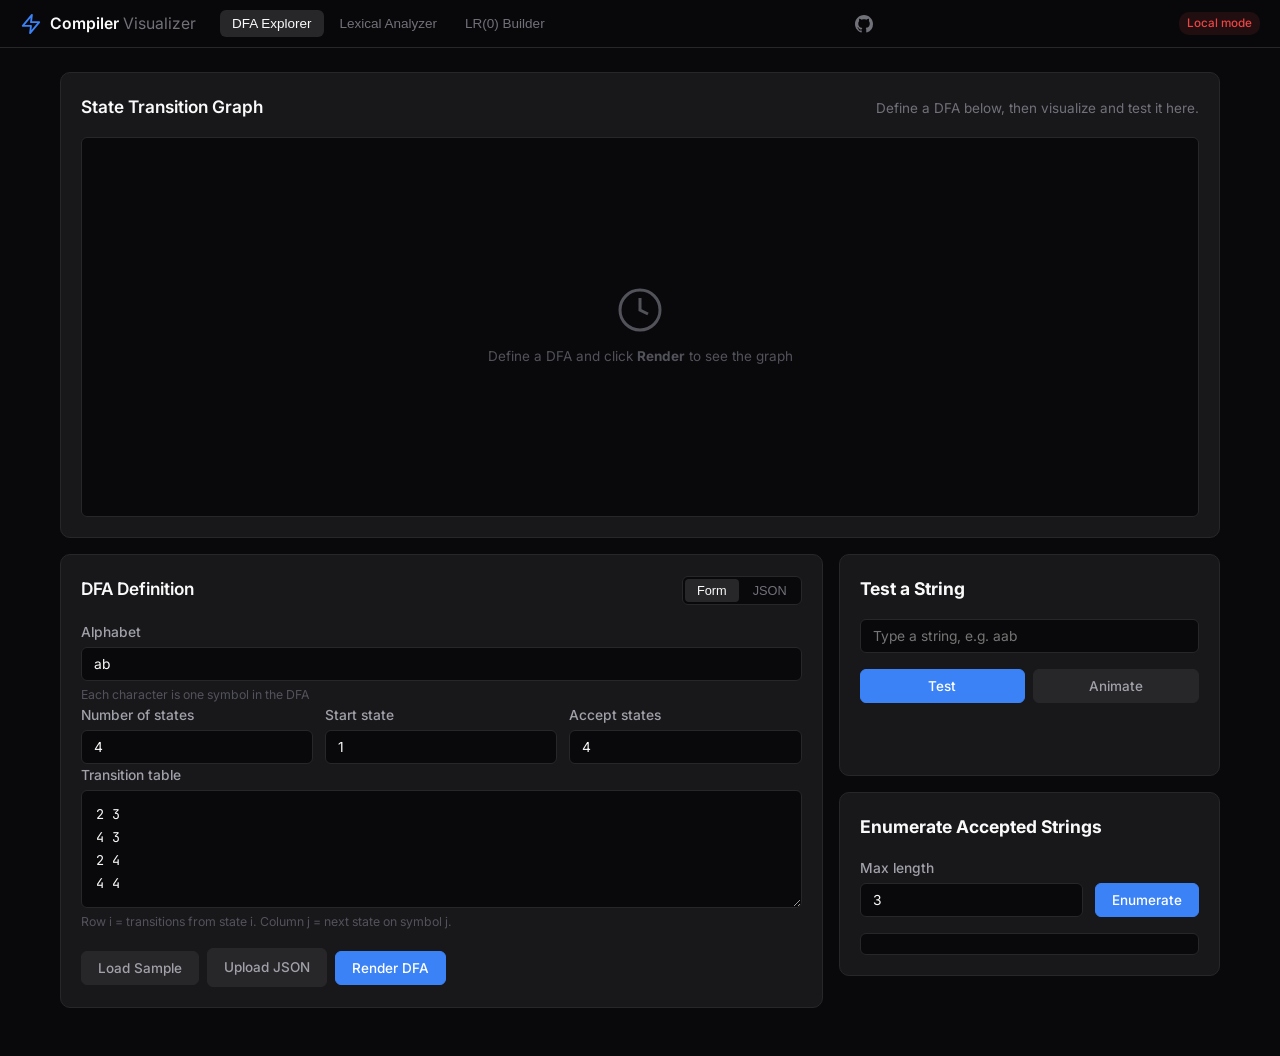
==== docs/index.html @ a022f522 "Force browsers to reload the LR0 canvas CSS fix The published stylesheet can be cached independently" ====
<!DOCTYPE html>
<html lang="zh-CN" style="color-scheme: dark">
<head>
  <meta charset="UTF-8">
  <meta name="viewport" content="width=device-width, initial-scale=1.0">
  <meta name="theme-color" content="#09090b">
  <title>XJTU Compiler Visualizer</title>
  <link rel="preconnect" href="https://fonts.googleapis.com">
  <link href="https://fonts.googleapis.com/css2?family=Inter:wght@400;500;600;700&family=JetBrains+Mono:wght@400;500;600&display=swap" rel="stylesheet">
  <link rel="stylesheet" href="style.css?v=lr0-canvas-20260511">
</head>
<body>

  <!-- ── Navbar ──────────────────────────────────── -->
  <nav class="navbar">
    <div class="nav-left">
      <div class="logo">
        <svg width="22" height="22" viewBox="0 0 24 24" fill="none" aria-hidden="true"><path d="M13 2L3 14h9l-1 8 10-12h-9l1-8z" stroke="url(#lg)" stroke-width="2" stroke-linecap="round" stroke-linejoin="round"/><defs><linearGradient id="lg" x1="3" y1="2" x2="21" y2="22"><stop stop-color="#3b82f6"/><stop offset="1" stop-color="#8b5cf6"/></linearGradient></defs></svg>
        <span>Compiler<span class="dim"> Visualizer</span></span>
      </div>
      <div class="nav-tabs" role="tablist">
        <button class="nav-tab active" data-view="dfa" role="tab" aria-selected="true">DFA Explorer</button>
        <button class="nav-tab" data-view="scanner" role="tab" aria-selected="false">Lexical Analyzer</button>
        <button class="nav-tab" data-view="lr0" role="tab" aria-selected="false">LR(0) Builder</button>
      </div>
    </div>
    <a href="https://github.com/AstralArtisan/XJTU-Compiler" class="nav-github" target="_blank" rel="noopener" aria-label="GitHub">
      <svg width="18" height="18" viewBox="0 0 24 24" fill="currentColor" aria-hidden="true"><path d="M12 0C5.37 0 0 5.37 0 12c0 5.31 3.435 9.795 8.205 11.385.6.105.825-.255.825-.57 0-.285-.015-1.23-.015-2.235-3.015.555-3.795-.735-4.035-1.41-.135-.345-.72-1.41-1.23-1.695-.42-.225-1.02-.78-.015-.795.945-.015 1.62.87 1.845 1.23 1.08 1.815 2.805 1.305 3.495.99.105-.78.42-1.305.765-1.605-2.67-.3-5.46-1.335-5.46-5.925 0-1.305.465-2.385 1.23-3.225-.12-.3-.54-1.53.12-3.18 0 0 1.005-.315 3.3 1.23.96-.27 1.98-.405 3-.405s2.04.135 3 .405c2.295-1.56 3.3-1.23 3.3-1.23.66 1.65.24 2.88.12 3.18.765.84 1.23 1.905 1.23 3.225 0 4.605-2.805 5.625-5.475 5.925.435.375.81 1.095.81 2.22 0 1.605-.015 2.895-.015 3.3 0 .315.225.69.825.57A12.02 12.02 0 0024 12c0-6.63-5.37-12-12-12z"/></svg>
    </a>
    <span id="api-badge" class="api-badge offline">API offline</span>
  </nav>

  <!-- ═══════ DFA Explorer ═══════ -->
  <main id="view-dfa" class="view active">

    <!-- Top: Graph (hero area) -->
    <section class="section">
      <div class="section-header">
        <h2>State Transition Graph</h2>
        <p class="subtitle">Define a DFA below, then visualize and test it here.</p>
      </div>
      <div class="canvas-wrap">
        <canvas id="dfa-canvas"></canvas>
        <div id="canvas-empty" class="canvas-empty">
          <svg width="48" height="48" viewBox="0 0 24 24" fill="none" stroke="currentColor" stroke-width="1.5" aria-hidden="true"><circle cx="12" cy="12" r="10"/><path d="M12 6v6l4 2"/></svg>
          <p>Define a DFA and click <strong>Render</strong> to see the graph</p>
        </div>
      </div>
    </section>

    <!-- Middle: DFA Definition + Controls -->
    <div class="grid-2-1">
      <section class="section">
        <div class="section-header">
          <h2>DFA Definition</h2>
          <div class="toggle-group">
            <button id="btn-mode-form" class="toggle active" aria-pressed="true">Form</button>
            <button id="btn-mode-json" class="toggle" aria-pressed="false">JSON</button>
          </div>
        </div>

        <!-- Form mode -->
        <div id="dfa-form">
          <div class="field">
            <label for="df-alphabet">Alphabet</label>
            <input type="text" id="df-alphabet" class="input" placeholder="Characters, e.g. ab" spellcheck="false">
            <span class="field-hint">Each character is one symbol in the DFA</span>
          </div>
          <div class="field-row">
            <div class="field">
              <label for="df-states">Number of states</label>
              <input type="number" id="df-states" class="input" value="3" min="1">
            </div>
            <div class="field">
              <label for="df-start">Start state</label>
              <input type="number" id="df-start" class="input" value="1" min="0">
            </div>
            <div class="field">
              <label for="df-accept">Accept states</label>
              <input type="text" id="df-accept" class="input" placeholder="e.g. 3 or 2,5" spellcheck="false">
            </div>
          </div>
          <div class="field">
            <label for="df-trans">Transition table</label>
            <textarea id="df-trans" class="code-input" rows="4" spellcheck="false" aria-label="Transition table" placeholder="One row per state. Each row has N numbers (N = alphabet size).&#10;Example for alphabet 'ab', 3 states:&#10;2 1&#10;2 3&#10;2 3"></textarea>
            <span class="field-hint">Row i = transitions from state i. Column j = next state on symbol j.</span>
          </div>
        </div>

        <!-- JSON mode (hidden by default) -->
        <div id="dfa-json-wrap" class="hidden">
          <textarea id="dfa-json" class="code-input" rows="12" spellcheck="false" aria-label="DFA JSON" placeholder="Paste DFA JSON or output from: ./compiler dfa --format=json"></textarea>
        </div>

        <div class="action-bar">
          <button id="btn-load-sample" class="btn btn-secondary">Load Sample</button>
          <label class="btn btn-secondary" tabindex="0">
            Upload JSON
            <input type="file" id="dfa-file-input" accept=".json" hidden>
          </label>
          <button id="btn-render-dfa" class="btn btn-primary">Render DFA</button>
        </div>
      </section>

      <!-- Right sidebar: Test & Enumerate -->
      <div class="sidebar-stack">
        <section class="section">
          <h3>Test a String</h3>
          <div class="field">
            <input type="text" id="dfa-test-input" class="input" placeholder="Type a string, e.g. aab" aria-label="Test string">
          </div>
          <div class="action-bar">
            <button id="btn-test-string" class="btn btn-primary" style="flex:1">Test</button>
            <button id="btn-animate" class="btn btn-secondary" style="flex:1">Animate</button>
          </div>
          <div id="dfa-test-result" class="result-box" aria-live="polite"></div>
          <div id="dfa-step-display" class="step-trace" aria-live="polite"></div>
        </section>
        <section class="section">
          <h3>Enumerate Accepted Strings</h3>
          <div class="field-row">
            <div class="field" style="flex:1">
              <label for="dfa-enum-len">Max length</label>
              <input type="number" id="dfa-enum-len" class="input" value="3" min="0" max="8">
            </div>
            <button id="btn-enumerate" class="btn btn-primary" style="align-self:flex-end">Enumerate</button>
          </div>
          <div id="dfa-enum-result" class="enum-list" aria-live="polite"></div>
        </section>
      </div>
    </div>
  </main>

  <!-- ═══════ Lexical Analyzer ═══════ -->
  <main id="view-scanner" class="view">
    <section class="section">
      <div class="section-header">
        <h2>Lexical Analyzer</h2>
        <p class="subtitle">Type source code and click Scan to tokenize it in the browser.</p>
      </div>
    </section>

    <div class="grid-scanner">
      <!-- Left: Source code -->
      <section class="section">
        <div class="section-header">
          <h3>Source Code</h3>
        </div>
        <textarea id="scan-source" class="code-input code-input-lg" spellcheck="false" aria-label="Source code" placeholder="int main() {&#10;    int x = 10 + 20;&#10;    return x;&#10;}"></textarea>
        <div id="scan-highlighted" class="highlighted-overlay"></div>
        <div class="action-bar">
          <button id="btn-scan-sample" class="btn btn-secondary">Load Sample</button>
          <label class="btn btn-secondary" tabindex="0">
            Upload JSON
            <input type="file" id="scan-file-input" accept=".json" hidden>
          </label>
          <button id="btn-scan-run" class="btn btn-primary btn-lg">
            <svg width="16" height="16" viewBox="0 0 24 24" fill="none" stroke="currentColor" stroke-width="2.5" aria-hidden="true"><polygon points="5 3 19 12 5 21 5 3"/></svg>
            Scan
          </button>
        </div>
      </section>

      <!-- Right: Token stream -->
      <section class="section">
        <div class="section-header">
          <h3>Token Stream</h3>
          <div id="scan-stats" class="stats-badge" aria-live="polite"></div>
        </div>
        <div class="table-wrap">
          <table id="token-table" class="token-table">
            <thead><tr><th>#</th><th>Kind</th><th>Lexeme</th><th>Position</th></tr></thead>
            <tbody></tbody>
          </table>
        </div>
        <div id="table-empty" class="table-empty">
          <p>Token stream will appear here after scanning</p>
        </div>
      </section>
    </div>
  </main>

  <!-- ═══════ LR(0) Builder ═══════ -->
  <main id="view-lr0" class="view">
    <section class="section">
      <div class="section-header">
        <h2>State Transition Graph</h2>
        <p class="subtitle">Define a context-free grammar below; the canonical collection of LR(0) items is rendered as a state diagram.</p>
      </div>
      <div class="canvas-wrap">
        <canvas id="lr0-canvas"></canvas>
        <div id="lr0-canvas-empty" class="canvas-empty">
          <svg width="48" height="48" viewBox="0 0 24 24" fill="none" stroke="currentColor" stroke-width="1.5" aria-hidden="true"><circle cx="12" cy="12" r="10"/><path d="M12 6v6l4 2"/></svg>
          <p>Define a grammar and click <strong>Build LR(0)</strong> to see the state graph</p>
        </div>
      </div>
    </section>

    <div class="grid-2-1">
      <section class="section">
        <div class="section-header">
          <h2>Grammar Definition</h2>
          <span id="lr0-status" class="stats-badge" aria-live="polite"></span>
        </div>
        <div class="field">
          <label for="lr0-grammar">Productions</label>
          <textarea id="lr0-grammar" class="code-input code-input-lg" rows="10" spellcheck="false" aria-label="Grammar"
                    placeholder="# %start E&#10;# %terminals ADD MUL LPAR RPAR ID&#10;E -> E ADD T | T&#10;T -> T MUL F | F&#10;F -> LPAR E RPAR | ID"></textarea>
          <span class="field-hint">One production per line. Use <code>-&gt;</code>, <code>|</code> for alternatives, <code>epsilon</code> for ε. Optional <code>%start</code> and <code>%terminals</code> directives.</span>
        </div>
        <div class="action-bar">
          <button id="btn-lr0-sample" class="btn btn-secondary">Load Sample</button>
          <button id="btn-lr0-ambig" class="btn btn-secondary">Load Ambiguous</button>
          <button id="btn-lr0-build" class="btn btn-primary">Build LR(0)</button>
        </div>
      </section>

      <div class="sidebar-stack">
        <section class="section">
          <h3>State Detail</h3>
          <div id="lr0-detail" class="result-box" aria-live="polite">
            <p class="muted">Click a state in the graph to inspect its closure.</p>
          </div>
        </section>
        <section class="section">
          <h3>Conflicts</h3>
          <div id="lr0-conflicts" class="result-box" aria-live="polite">
            <p class="muted">No grammar built yet.</p>
          </div>
        </section>
      </div>
    </div>
  </main>

  <script src="app.js"></script>
</body>
</html>
---- docs/style.css ----
*, *::before, *::after { box-sizing: border-box; margin: 0; padding: 0; }

:root {
  --bg: #09090b;
  --bg-1: #18181b;
  --bg-2: #27272a;
  --bg-3: #3f3f46;
  --border: #27272a;
  --border-hover: #3f3f46;
  --text: #fafafa;
  --text-1: #a1a1aa;
  --text-2: #71717a;
  --text-3: #52525b;
  --blue: #3b82f6;
  --blue-hover: #60a5fa;
  --blue-glow: rgba(59,130,246,.15);
  --green: #22c55e;
  --green-bg: rgba(34,197,94,.1);
  --red: #ef4444;
  --red-bg: rgba(239,68,68,.1);
  --purple: #a78bfa;
  --orange: #f59e0b;
  --cyan: #06b6d4;
  --radius: 10px;
  --radius-sm: 6px;
  --ui: 'Inter', system-ui, -apple-system, sans-serif;
  --mono: 'JetBrains Mono', 'Fira Code', monospace;
  font-feature-settings: 'liga' 0, 'calt' 0;
}

html { font-size: 15px; }
body {
  font-family: var(--ui);
  background: var(--bg);
  color: var(--text);
  line-height: 1.6;
  -webkit-font-smoothing: antialiased;
}

/* ── Navbar ──────────────────────────────────────── */
.navbar {
  position: sticky; top: 0; z-index: 100;
  display: flex; align-items: center; justify-content: space-between;
  height: 48px; padding: 0 20px;
  background: rgba(9,9,11,.85);
  backdrop-filter: blur(12px);
  border-bottom: 1px solid var(--border);
}
.nav-left { display: flex; align-items: center; gap: 24px; }
.logo { display: flex; align-items: center; gap: 8px; font-weight: 600; font-size: 1.05rem; }
.logo .dim { color: var(--text-2); font-weight: 400; }
.nav-tabs { display: flex; gap: 4px; }
.nav-tab {
  padding: 6px 12px; border: none; border-radius: var(--radius-sm);
  background: transparent; color: var(--text-2);
  font-size: .9rem; font-weight: 500; cursor: pointer;
  transition: color .15s, background .15s;
}
.nav-tab:hover { color: var(--text-1); background: var(--bg-2); }
.nav-tab.active { color: var(--text); background: var(--bg-2); }
.nav-tab:focus-visible { outline: 2px solid var(--blue); outline-offset: 2px; }
.nav-github { color: var(--text-2); display: flex; transition: color .15s; }
.nav-github:hover { color: var(--text); }

.api-badge {
  font-size: .78rem; padding: 2px 8px; border-radius: 10px;
  font-weight: 500; margin-left: 8px;
}
.api-badge.offline { background: var(--red-bg); color: var(--red); }
.api-badge.online { background: var(--green-bg); color: var(--green); }

/* ── Views ───────────────────────────────────────── */
.view { display: none; max-width: 1200px; margin: 0 auto; padding: 24px 20px 48px; }
.view.active { display: block; animation: fadeIn .25s ease; }
@keyframes fadeIn { from { opacity: 0; } to { opacity: 1; } }
.hidden { display: none !important; }

@media (prefers-reduced-motion: reduce) {
  * { animation-duration: .01ms !important; transition-duration: .01ms !important; }
}

/* ── Sections ────────────────────────────────────── */
.section {
  background: var(--bg-1);
  border: 1px solid var(--border);
  border-radius: var(--radius);
  padding: 20px;
  display: flex; flex-direction: column; gap: 16px;
}
.section-header { display: flex; align-items: baseline; justify-content: space-between; gap: 12px; flex-wrap: wrap; }
.section-header h2 { font-size: 1.15rem; font-weight: 600; }
.section-header h3 { font-size: 1.05rem; font-weight: 600; }
.subtitle { color: var(--text-2); font-size: .9rem; }

/* ── Grid Layouts ────────────────────────────────── */
.grid-2-1 { display: grid; grid-template-columns: 2fr 1fr; gap: 16px; margin-top: 16px; }
.grid-scanner { display: grid; grid-template-columns: 1fr 1fr; gap: 16px; margin-top: 8px; }
.sidebar-stack { display: flex; flex-direction: column; gap: 16px; }

@media (max-width: 900px) {
  .grid-2-1, .grid-scanner { grid-template-columns: 1fr; }
}

/* ── Buttons ─────────────────────────────────────── */
.btn {
  display: inline-flex; align-items: center; justify-content: center; gap: 6px;
  padding: 8px 16px; border: 1px solid var(--border); border-radius: var(--radius-sm);
  font-size: .9rem; font-weight: 500; font-family: var(--ui);
  cursor: pointer; white-space: nowrap;
  transition: all .15s ease;
}
.btn:focus-visible { outline: 2px solid var(--blue); outline-offset: 2px; }
.btn:active { transform: scale(.97); }
.btn-primary {
  background: var(--blue); border-color: var(--blue); color: #fff;
}
.btn-primary:hover { background: var(--blue-hover); }
.btn-secondary {
  background: var(--bg-2); border-color: var(--border); color: var(--text-1);
}
.btn-secondary:hover { background: var(--bg-3); color: var(--text); border-color: var(--border-hover); }
.btn-lg { padding: 10px 24px; font-size: .9rem; }
.action-bar { display: flex; gap: 8px; align-items: center; flex-wrap: wrap; }

/* ── Toggle Group ────────────────────────────────── */
.toggle-group {
  display: flex; background: var(--bg); border: 1px solid var(--border);
  border-radius: var(--radius-sm); padding: 2px; gap: 2px;
}
.toggle {
  padding: 4px 12px; border: none; border-radius: 4px;
  background: transparent; color: var(--text-2);
  font-size: .85rem; font-weight: 500; cursor: pointer;
  transition: all .15s ease;
}
.toggle:hover { color: var(--text-1); }
.toggle.active { background: var(--bg-2); color: var(--text); }

/* ── Fields ──────────────────────────────────────── */
.field { display: flex; flex-direction: column; gap: 4px; }
.field label { font-size: .92rem; font-weight: 500; color: var(--text-1); }
.field-hint { font-size: .82rem; color: var(--text-3); }
.field-row { display: flex; gap: 12px; align-items: flex-end; flex-wrap: wrap; }
.field-row .field { flex: 1; min-width: 100px; }

.input {
  padding: 8px 12px;
  background: var(--bg); border: 1px solid var(--border); border-radius: var(--radius-sm);
  color: var(--text); font-size: .92rem; font-family: var(--ui);
  transition: border-color .15s ease;
}
.input:focus { outline: none; border-color: var(--blue); box-shadow: 0 0 0 3px var(--blue-glow); }

.code-input {
  width: 100%; padding: 12px 14px;
  background: var(--bg); border: 1px solid var(--border); border-radius: var(--radius-sm);
  color: var(--text); font-family: var(--mono); font-size: .9rem;
  line-height: 1.7; resize: vertical; tab-size: 4;
  transition: border-color .15s ease;
}
.code-input:focus { outline: none; border-color: var(--blue); box-shadow: 0 0 0 3px var(--blue-glow); }
.code-input-lg { min-height: 280px; }

/* ── Canvas ──────────────────────────────────────── */
.canvas-wrap {
  position: relative; width: 100%; height: 380px;
  background: var(--bg); border: 1px solid var(--border); border-radius: var(--radius-sm);
  overflow: hidden;
}
#dfa-canvas,
#lr0-canvas {
  display: block;
  width: 100%;
  height: 100%;
  touch-action: none;
  cursor: grab;
}
.canvas-empty {
  position: absolute; inset: 0;
  display: flex; flex-direction: column; align-items: center; justify-content: center; gap: 12px;
  color: var(--text-3);
}
.canvas-empty p { font-size: .9rem; }
.canvas-empty.hidden { display: none; }

/* ── Results ─────────────────────────────────────── */
.result-box {
  padding: 10px 14px; border-radius: var(--radius-sm);
  font-family: var(--mono); font-size: .92rem;
  min-height: 20px;
}
.result-box.accept { background: var(--green-bg); color: var(--green); border: 1px solid rgba(34,197,94,.2); }
.result-box.reject { background: var(--red-bg); color: var(--red); border: 1px solid rgba(239,68,68,.2); }

.step-trace { font-family: var(--mono); font-size: .92rem; color: var(--text-2); line-height: 2; }
.step-trace .st { padding: 1px 5px; border-radius: 3px; font-weight: 600; }
.step-trace .st-active { background: var(--blue-glow); color: var(--blue); }
.step-trace .st-accept { background: var(--green-bg); color: var(--green); }
.step-trace .st-reject { background: var(--red-bg); color: var(--red); }
.step-trace .ch { color: var(--orange); font-weight: 600; }
.step-trace .arrow { color: var(--text-3); }

.enum-list {
  max-height: 200px; overflow-y: auto;
  display: flex; flex-wrap: wrap; gap: 6px;
  padding: 10px; background: var(--bg); border: 1px solid var(--border); border-radius: var(--radius-sm);
}
.enum-list .item {
  padding: 3px 10px; background: var(--green-bg); color: var(--green);
  border-radius: 4px; font-family: var(--mono); font-size: .92rem;
}
.enum-list .total {
  width: 100%; color: var(--text-3); font-size: .85rem;
  margin-top: 4px; padding-top: 6px; border-top: 1px solid var(--border);
}

/* ── Scanner ─────────────────────────────────────── */
.highlighted-overlay {
  display: none; padding: 12px 14px;
  background: var(--bg); border: 1px solid var(--border); border-radius: var(--radius-sm);
  font-family: var(--mono); font-size: .9rem; line-height: 1.7;
  white-space: pre-wrap; word-break: break-all; max-height: 280px; overflow-y: auto;
}
.highlighted-overlay.visible { display: block; }

.tk-keyword { color: var(--purple); font-weight: 600; }
.tk-id { color: var(--text); }
.tk-num, .tk-float { color: var(--orange); }
.tk-op { color: var(--cyan); }
.tk-delim { color: var(--text-2); }
.tk-err { color: var(--red); text-decoration: wavy underline; text-underline-offset: 3px; }

.table-wrap {
  flex: 1; overflow-y: auto; max-height: 500px;
  border: 1px solid var(--border); border-radius: var(--radius-sm);
}
.table-empty {
  padding: 40px 20px; text-align: center; color: var(--text-3); font-size: .9rem;
}
.table-empty.hidden { display: none; }

.token-table { width: 100%; border-collapse: collapse; font-variant-numeric: tabular-nums; }
.token-table thead { position: sticky; top: 0; z-index: 1; }
.token-table th {
  background: var(--bg-2); color: var(--text-2);
  font-size: .82rem; font-weight: 600; text-align: left;
  padding: 8px 12px; border-bottom: 1px solid var(--border);
  text-transform: uppercase; letter-spacing: .05em;
}
.token-table td {
  padding: 6px 12px; border-bottom: 1px solid var(--border);
  font-family: var(--mono); font-size: .92rem;
}
.token-table tr:hover td { background: rgba(59,130,246,.04); }
.token-table td:first-child { color: var(--text-3); width: 40px; }
.token-table td:nth-child(2) { font-weight: 600; }

.stats-badge {
  font-size: .85rem; color: var(--text-2); font-variant-numeric: tabular-nums;
}
.stats-badge .n { color: var(--blue); font-weight: 600; }
.stats-badge .err { color: var(--red); font-weight: 600; }
.stats-badge.ok  { color: var(--green); }
.stats-badge.err { color: var(--red); }

/* ── LR(0) Builder ────────────────────────────────── */
.muted { color: var(--text-3); font-size: .9rem; margin: 0; }

#lr0-detail h4 {
  margin: 0 0 .6rem; font-size: .95rem; font-weight: 600;
  display: flex; align-items: center; gap: .5rem;
}
.lr0-item-list {
  list-style: none; padding: 0; margin: 0 0 .6rem;
}
.lr0-item-list li {
  padding: .2rem 0; font-family: 'JetBrains Mono', monospace; font-size: .85rem;
}
.lr0-item-list code {
  background: transparent; color: var(--text-1); padding: 0;
}

.lr0-goto-title {
  margin: .6rem 0 .2rem; font-size: .85rem; color: var(--text-2); font-weight: 600;
}
.lr0-goto-list {
  list-style: none; padding: 0; margin: 0;
}
.lr0-goto-list li {
  padding: .15rem 0; font-family: 'JetBrains Mono', monospace; font-size: .82rem;
}

.lr0-badge {
  display: inline-block; font-size: .7rem; padding: .12rem .45rem;
  border-radius: 4px; font-weight: 600; letter-spacing: .02em;
}
.lr0-badge-err { background: var(--red-bg); color: var(--red); }
.lr0-badge-ok  { background: var(--green-bg); color: var(--green); }

.lr0-ok  { color: var(--green); margin: 0; }
.lr0-err { color: var(--red);   margin: 0 0 .5rem; font-weight: 600; }

.lr0-conflict-list {
  list-style: none; padding: 0; margin: 0;
}
.lr0-conflict-list > li {
  padding: .4rem 0; border-bottom: 1px solid var(--bg-3); font-size: .85rem;
}
.lr0-conflict-list > li:last-child { border-bottom: none; }
.lr0-conflict-list a {
  color: var(--blue); text-decoration: none; font-family: 'JetBrains Mono', monospace;
  font-weight: 600;
}
.lr0-conflict-list a:hover { text-decoration: underline; }
.lr0-conflict-list ul {
  list-style: none; padding: .25rem 0 0 1rem; margin: 0;
}
.lr0-conflict-list ul li {
  font-family: 'JetBrains Mono', monospace; font-size: .78rem; color: var(--text-2);
  padding: .1rem 0;
}

/* ── Scrollbar ───────────────────────────────────── */
::-webkit-scrollbar { width: 6px; }
::-webkit-scrollbar-track { background: transparent; }
::-webkit-scrollbar-thumb { background: var(--bg-3); border-radius: 3px; }
::-webkit-scrollbar-thumb:hover { background: var(--text-3); }
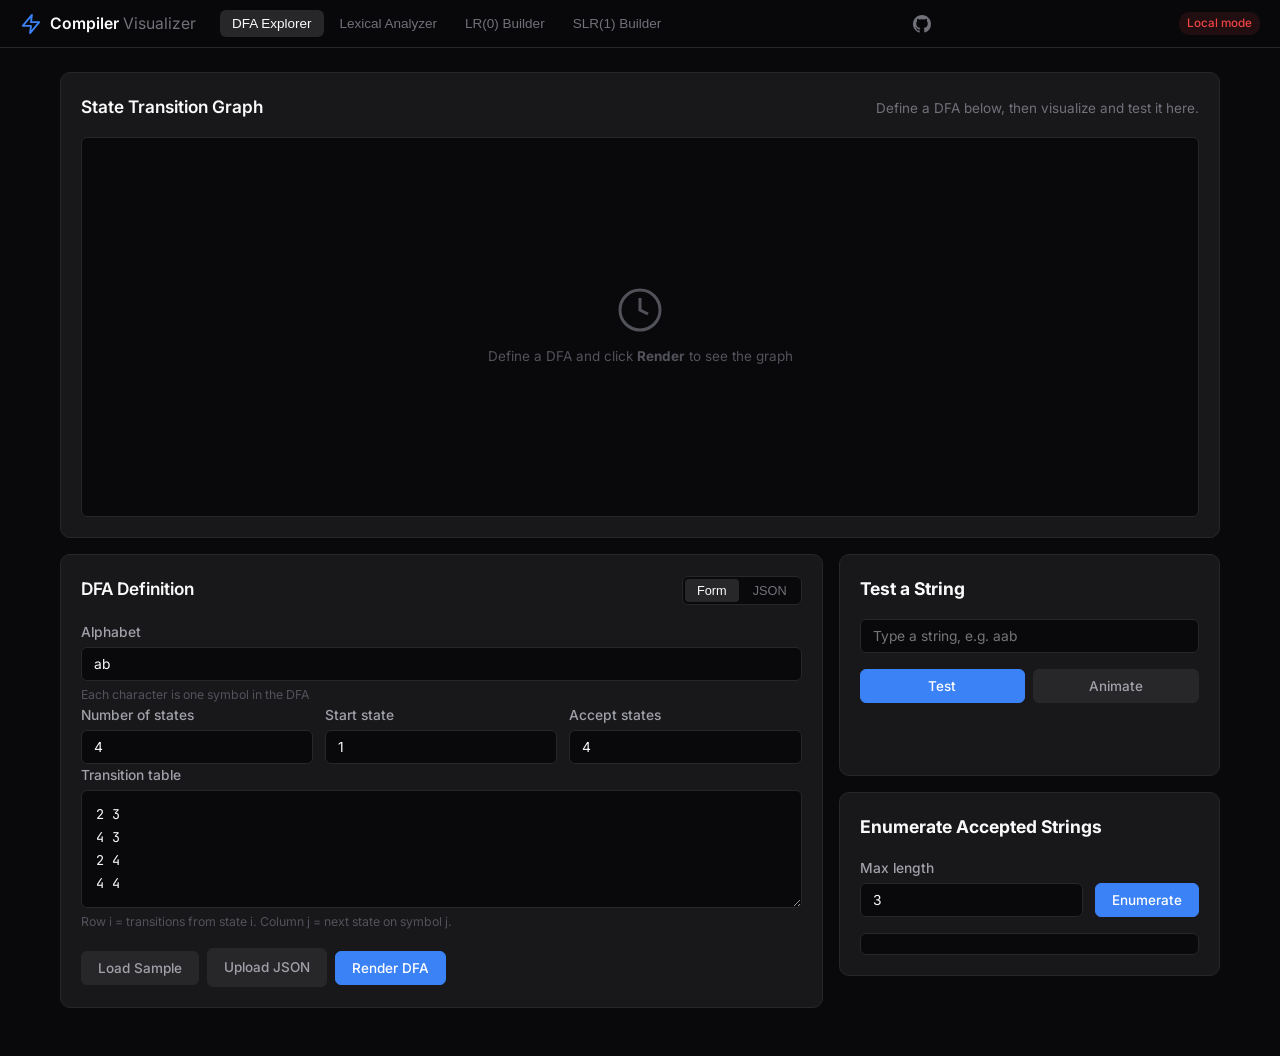
==== commit f42fce0c: "Add Lab4 SLR(1) analysis table builder and split frontend by lab Lab4: SLR(1) ACTION/GOTO tables bui" ====
--- a/docs/index.html
+++ b/docs/index.html
@@ -7,7 +7,7 @@
   <title>XJTU Compiler Visualizer</title>
   <link rel="preconnect" href="https://fonts.googleapis.com">
   <link href="https://fonts.googleapis.com/css2?family=Inter:wght@400;500;600;700&family=JetBrains+Mono:wght@400;500;600&display=swap" rel="stylesheet">
-  <link rel="stylesheet" href="style.css?v=lr0-canvas-20260511">
+  <link rel="stylesheet" href="style.css?v=slr-20260521">
 </head>
 <body>
 
@@ -22,6 +22,7 @@
         <button class="nav-tab active" data-view="dfa" role="tab" aria-selected="true">DFA Explorer</button>
         <button class="nav-tab" data-view="scanner" role="tab" aria-selected="false">Lexical Analyzer</button>
         <button class="nav-tab" data-view="lr0" role="tab" aria-selected="false">LR(0) Builder</button>
+        <button class="nav-tab" data-view="slr" role="tab" aria-selected="false">SLR(1) Builder</button>
       </div>
     </div>
     <a href="https://github.com/AstralArtisan/XJTU-Compiler" class="nav-github" target="_blank" rel="noopener" aria-label="GitHub">
@@ -232,6 +233,91 @@
     </div>
   </main>
 
-  <script src="app.js"></script>
+  <!-- ═══════ SLR(1) Builder ═══════ -->
+  <main id="view-slr" class="view">
+    <section class="section">
+      <div class="section-header">
+        <h2>SLR(1) Analysis Table</h2>
+        <p class="subtitle">Reads the LR(0) canonical collection and uses FOLLOW sets to fill ACTION/GOTO and report conflicts.</p>
+      </div>
+
+      <div class="grid-2-1">
+        <div>
+          <div class="field">
+            <label for="slr-grammar">Grammar</label>
+            <textarea id="slr-grammar" class="code-input code-input-lg" rows="8" spellcheck="false" aria-label="Grammar for SLR"
+                      placeholder="# %start E&#10;# %terminals ADD MUL LPAR RPAR ID&#10;E -> E ADD T | T&#10;T -> T MUL F | F&#10;F -> LPAR E RPAR | ID"></textarea>
+            <span class="field-hint">Same DSL as LR(0) Builder. Try the SLR-Resolves sample to see FOLLOW disambiguate.</span>
+          </div>
+          <div class="action-bar">
+            <button id="btn-slr-sample" class="btn btn-secondary">Expr (textbook)</button>
+            <button id="btn-slr-demo" class="btn btn-secondary">SLR-Resolves</button>
+            <button id="btn-slr-dangling" class="btn btn-secondary">Dangling Else</button>
+            <button id="btn-slr-ambig" class="btn btn-secondary">Ambiguous Expr</button>
+            <button id="btn-slr-build" class="btn btn-primary">Build SLR(1)</button>
+          </div>
+        </div>
+        <div class="sidebar-stack">
+          <section class="section">
+            <h3>Verdict</h3>
+            <div id="slr-status" class="stats-badge" aria-live="polite">Waiting for input</div>
+            <p class="muted" id="slr-summary">FIRST/FOLLOW, ACTION/GOTO and conflicts will appear after build.</p>
+          </section>
+          <section class="section">
+            <h3>Conflicts</h3>
+            <div id="slr-conflicts" class="result-box" aria-live="polite">
+              <p class="muted">No grammar built yet.</p>
+            </div>
+          </section>
+        </div>
+      </div>
+    </section>
+
+    <section class="section">
+      <div class="section-header">
+        <h3>FIRST / FOLLOW Sets</h3>
+      </div>
+      <div id="slr-sets-empty" class="table-empty">
+        <p>FIRST and FOLLOW sets will appear here.</p>
+      </div>
+      <div id="slr-sets-grid" class="slr-sets-grid hidden"></div>
+    </section>
+
+    <section class="section">
+      <div class="section-header">
+        <h3>ACTION Table</h3>
+        <span class="muted" style="font-size:.78rem">
+          <span class="slr-key shift">s</span> shift ·
+          <span class="slr-key reduce">r</span> reduce ·
+          <span class="slr-key accept">acc</span> accept ·
+          <span class="slr-key conflict">!</span> conflict
+        </span>
+      </div>
+      <div class="table-wrap">
+        <table id="slr-action-table" class="slr-table hidden"></table>
+      </div>
+      <div id="slr-action-empty" class="table-empty">
+        <p>ACTION table will appear after build.</p>
+      </div>
+    </section>
+
+    <section class="section">
+      <div class="section-header">
+        <h3>GOTO Table</h3>
+      </div>
+      <div class="table-wrap">
+        <table id="slr-goto-table" class="slr-table hidden"></table>
+      </div>
+      <div id="slr-goto-empty" class="table-empty">
+        <p>GOTO table will appear after build.</p>
+      </div>
+    </section>
+  </main>
+
+  <script src="js/shared.js?v=split-20260521"></script>
+  <script src="js/dfa.js?v=split-20260521"></script>
+  <script src="js/scanner.js?v=split-20260521"></script>
+  <script src="js/lr0.js?v=split-20260521"></script>
+  <script src="js/slr.js?v=split-20260521"></script>
 </body>
 </html>
--- a/docs/style.css
+++ b/docs/style.css
@@ -320,6 +320,83 @@
   padding: .1rem 0;
 }
 
+/* ── SLR(1) Builder ───────────────────────────────── */
+.slr-sets-grid {
+  display: grid;
+  grid-template-columns: repeat(auto-fill, minmax(260px, 1fr));
+  gap: 10px;
+}
+.slr-set-card {
+  background: var(--bg-2);
+  border: 1px solid var(--border);
+  border-radius: var(--radius-sm);
+  padding: 10px 12px;
+  font-family: 'JetBrains Mono', monospace;
+  font-size: .82rem;
+}
+.slr-set-card .name { color: var(--purple); font-weight: 600; }
+.slr-set-card .row {
+  margin-top: 4px; color: var(--text-1);
+  display: flex; gap: 6px; align-items: baseline;
+}
+.slr-set-card .row .label {
+  color: var(--text-2); width: 56px; flex-shrink: 0;
+  font-family: var(--ui); font-size: .72rem; text-transform: uppercase;
+  letter-spacing: .04em;
+}
+.slr-set-card .row .value { color: var(--cyan); word-break: break-word; }
+.slr-set-card .nullable { color: var(--orange); font-style: italic; }
+
+.slr-table {
+  width: 100%;
+  border-collapse: collapse;
+  font-family: 'JetBrains Mono', monospace;
+  font-size: .82rem;
+  font-variant-numeric: tabular-nums;
+}
+.slr-table th, .slr-table td {
+  border: 1px solid var(--border);
+  padding: 6px 10px;
+  text-align: center;
+  color: var(--text-1);
+}
+.slr-table thead th {
+  background: var(--bg-2);
+  color: var(--text);
+  font-weight: 600;
+  position: sticky; top: 0;
+}
+.slr-table tbody th {
+  background: var(--bg-2);
+  color: var(--text);
+  font-weight: 600;
+  text-align: right;
+  padding-right: 12px;
+}
+.slr-table td.empty { color: var(--text-3); }
+.slr-table .group-divider { border-left: 2px solid var(--bg-3); }
+
+.slr-cell-shift   { background: rgba(59,130,246,.10); color: var(--blue); }
+.slr-cell-reduce  { background: rgba(34,197,94,.10); color: var(--green); }
+.slr-cell-accept  { background: rgba(245,158,11,.12); color: var(--orange); font-weight: 600; }
+.slr-cell-goto    { background: rgba(167,139,250,.10); color: var(--purple); }
+.slr-cell-conflict {
+  background: rgba(239,68,68,.18); color: var(--red); font-weight: 600;
+  outline: 1px dashed var(--red);
+}
+
+.slr-key {
+  display: inline-block; padding: 1px 6px; border-radius: 3px;
+  font-family: 'JetBrains Mono', monospace; font-size: .72rem; margin: 0 2px;
+}
+.slr-key.shift   { background: rgba(59,130,246,.15); color: var(--blue); }
+.slr-key.reduce  { background: rgba(34,197,94,.15); color: var(--green); }
+.slr-key.accept  { background: rgba(245,158,11,.18); color: var(--orange); }
+.slr-key.conflict{ background: rgba(239,68,68,.18); color: var(--red); }
+
+#slr-conflicts code,
+.slr-conflict-list code { color: var(--text-1); }
+
 /* ── Scrollbar ───────────────────────────────────── */
 ::-webkit-scrollbar { width: 6px; }
 ::-webkit-scrollbar-track { background: transparent; }
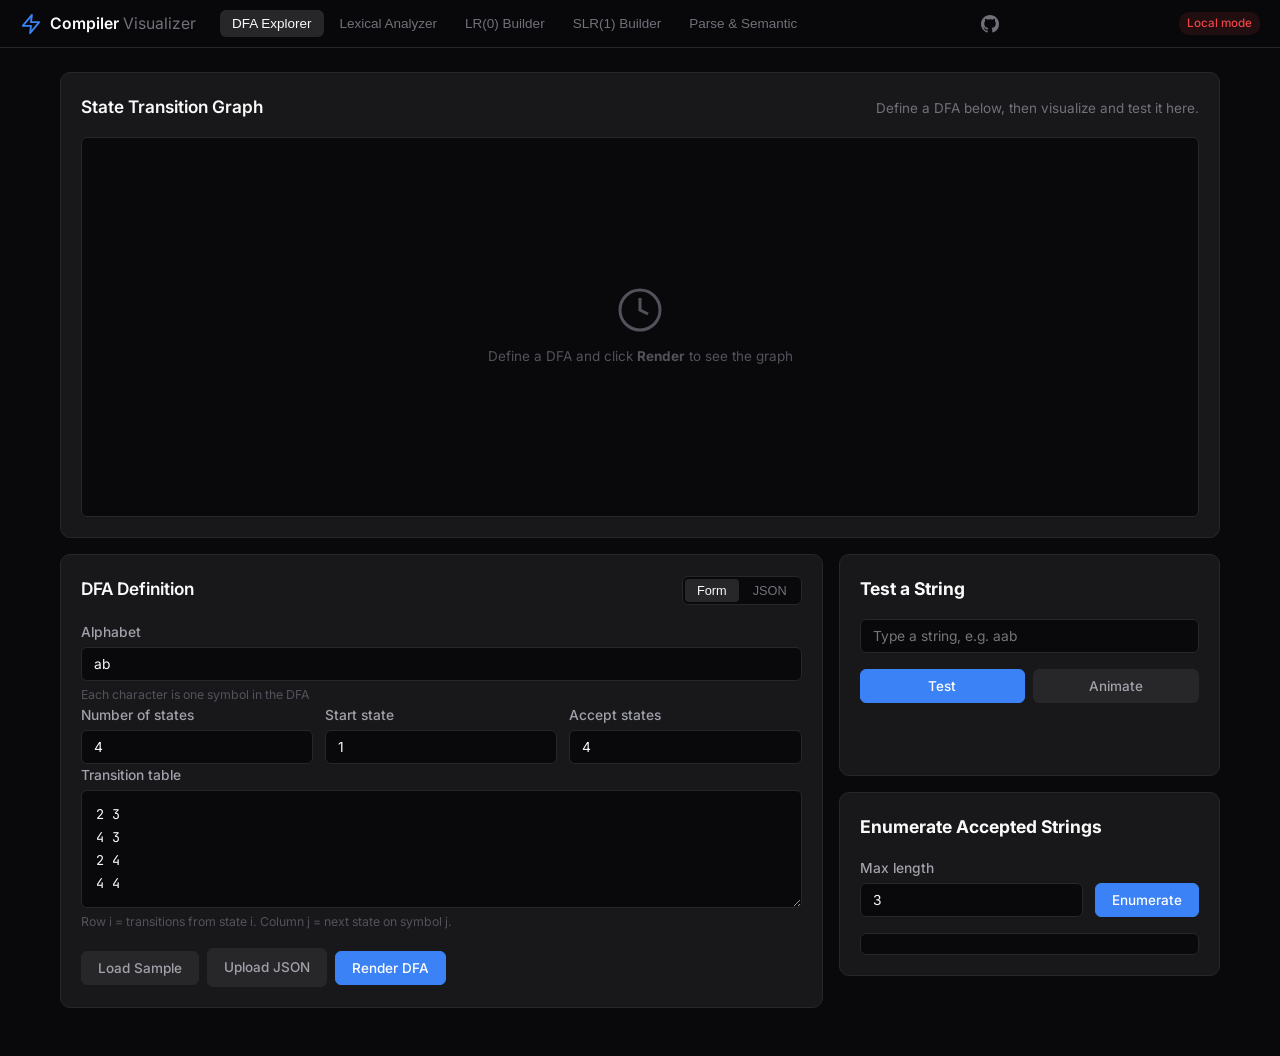
==== commit b8bc5009: "Add Lab5 SLR-driven semantic analyzer with theater visualization Lab5 builds an AST and stacked symb" ====
--- a/docs/index.html
+++ b/docs/index.html
@@ -7,7 +7,7 @@
   <title>XJTU Compiler Visualizer</title>
   <link rel="preconnect" href="https://fonts.googleapis.com">
   <link href="https://fonts.googleapis.com/css2?family=Inter:wght@400;500;600;700&family=JetBrains+Mono:wght@400;500;600&display=swap" rel="stylesheet">
-  <link rel="stylesheet" href="style.css?v=slr-20260521">
+  <link rel="stylesheet" href="style.css?v=parse-20260521">
 </head>
 <body>
 
@@ -23,6 +23,7 @@
         <button class="nav-tab" data-view="scanner" role="tab" aria-selected="false">Lexical Analyzer</button>
         <button class="nav-tab" data-view="lr0" role="tab" aria-selected="false">LR(0) Builder</button>
         <button class="nav-tab" data-view="slr" role="tab" aria-selected="false">SLR(1) Builder</button>
+        <button class="nav-tab" data-view="parse" role="tab" aria-selected="false">Parse &amp; Semantic</button>
       </div>
     </div>
     <a href="https://github.com/AstralArtisan/XJTU-Compiler" class="nav-github" target="_blank" rel="noopener" aria-label="GitHub">
@@ -314,10 +315,104 @@
     </section>
   </main>
 
-  <script src="js/shared.js?v=split-20260521"></script>
-  <script src="js/dfa.js?v=split-20260521"></script>
-  <script src="js/scanner.js?v=split-20260521"></script>
-  <script src="js/lr0.js?v=split-20260521"></script>
-  <script src="js/slr.js?v=split-20260521"></script>
+  <!-- ═══════ Parse & Semantic Analyzer (Lab5) ═══════ -->
+  <main id="view-parse" class="view">
+    <section class="section">
+      <div class="section-header">
+        <h2>Parser &amp; Semantic Analyzer</h2>
+        <span id="parse-status" class="stats-badge">Idle</span>
+      </div>
+      <p class="subtitle">SLR(1) 表驱动的语法分析器，构造 AST + 维护栈式符号表 + 报告语义错误。33 个测试用例可直接加载。</p>
+      <div class="action-bar">
+        <label for="parse-case" class="muted" style="margin:0">用例：</label>
+        <select id="parse-case" class="input" style="max-width:140px">
+          <option value="">— 选择 —</option>
+        </select>
+        <button id="btn-parse-clear" class="btn btn-secondary">清空</button>
+        <button id="btn-parse-run" class="btn btn-primary">Parse</button>
+        <button id="btn-parse-runall" class="btn btn-secondary">Run all 33</button>
+        <label class="muted" style="margin-left:auto"><input type="checkbox" id="parse-trace" /> 剧场模式</label>
+      </div>
+    </section>
+
+    <div class="parse-grid">
+      <section class="section">
+        <h3>Source Code</h3>
+        <textarea id="parse-source" class="code-input code-input-lg" spellcheck="false"
+                  placeholder="int main() {&#10;    int x;&#10;    x = 5;&#10;    return 0&#10;};&#10;main()"></textarea>
+      </section>
+      <section class="section">
+        <h3>Abstract Syntax Tree</h3>
+        <div id="parse-ast" class="ast-tree">
+          <p class="muted">点击 Parse 后显示 AST。</p>
+        </div>
+      </section>
+      <section class="section">
+        <h3>Symbol Table</h3>
+        <div id="parse-symtab" class="symtab-pane">
+          <p class="muted">符号表将在解析完成后呈现。</p>
+        </div>
+      </section>
+    </div>
+
+    <section class="section">
+      <h3>Errors / Diagnostics</h3>
+      <div id="parse-errors" class="err-list">
+        <p class="muted">尚未运行。</p>
+      </div>
+    </section>
+
+    <section id="parse-batch" class="section hidden">
+      <div class="section-header">
+        <h3>Batch Regression — 33 Cases</h3>
+        <span id="parse-batch-stats" class="stats-badge"></span>
+      </div>
+      <div id="parse-batch-result" class="batch-grid"></div>
+    </section>
+
+    <section id="parse-theater" class="section hidden">
+      <div class="section-header">
+        <h3>Analysis Theater (单步动画)</h3>
+        <span id="theater-stats" class="stats-badge">no trace</span>
+      </div>
+      <div class="action-bar">
+        <button id="theater-rewind" class="btn btn-secondary" title="rewind">«</button>
+        <button id="theater-back"   class="btn btn-secondary" title="prev">‹</button>
+        <button id="theater-play"   class="btn btn-primary"   title="play/pause">▶</button>
+        <button id="theater-next"   class="btn btn-secondary" title="next">›</button>
+        <button id="theater-end"    class="btn btn-secondary" title="end">»</button>
+        <label class="muted" style="margin-left:8px">速度</label>
+        <input id="theater-speed" type="range" min="80" max="800" value="320" />
+        <span id="theater-step" class="muted">step 0 / 0</span>
+      </div>
+      <div class="theater-grid">
+        <div class="theater-col">
+          <h4>Tokens</h4>
+          <div id="theater-tokens" class="theater-tokens"></div>
+        </div>
+        <div class="theater-col">
+          <h4>Stack</h4>
+          <div id="theater-stack" class="theater-stack"></div>
+          <div id="theater-action" class="theater-action"></div>
+        </div>
+        <div class="theater-col">
+          <h4>AST Canvas</h4>
+          <div id="theater-ast" class="theater-ast"></div>
+        </div>
+        <div class="theater-col">
+          <h4>Symbol Table</h4>
+          <div id="theater-symtab" class="theater-symtab"></div>
+        </div>
+      </div>
+    </section>
+  </main>
+
+  <script src="js/shared.js?v=parse-20260521"></script>
+  <script src="js/dfa.js?v=parse-20260521"></script>
+  <script src="js/scanner.js?v=parse-20260521"></script>
+  <script src="js/lr0.js?v=parse-20260521"></script>
+  <script src="js/slr.js?v=parse-20260521"></script>
+  <script src="js/parse_cases.js?v=parse-20260521"></script>
+  <script src="js/parse.js?v=parse-20260521"></script>
 </body>
 </html>
--- a/docs/style.css
+++ b/docs/style.css
@@ -397,6 +397,168 @@
 #slr-conflicts code,
 .slr-conflict-list code { color: var(--text-1); }
 
+/* ── Parse & Semantic (Lab5) ──────────────────────── */
+.parse-grid {
+  display: grid;
+  grid-template-columns: 1fr 1fr 1fr;
+  gap: 16px;
+  margin: 16px 0;
+}
+@media (max-width: 960px) {
+  .parse-grid { grid-template-columns: 1fr; }
+}
+
+.ast-tree { font-family: 'JetBrains Mono', monospace; font-size: .82rem; }
+.ast-tree ul { list-style: none; padding-left: 14px; margin: 0; }
+.ast-tree ul.ast-root { padding-left: 0; }
+.ast-tree li.ast-node {
+  position: relative;
+  padding: 2px 0 2px 14px;
+  border-left: 1px dashed var(--bg-3);
+}
+.ast-tree li.ast-node::before {
+  content: ""; position: absolute; left: 0; top: 12px;
+  width: 10px; height: 1px; background: var(--bg-3);
+}
+.ast-tree .ast-label { color: var(--text-1); }
+.ast-tree .ast-kind-FUNC_DECL > .ast-label,
+.ast-tree .ast-kind-PROGRAM   > .ast-label { color: var(--purple); font-weight: 600; }
+.ast-tree .ast-kind-VAR_DECL  > .ast-label { color: var(--cyan); }
+.ast-tree .ast-kind-ASSIGN    > .ast-label { color: var(--orange); }
+.ast-tree .ast-kind-IF        > .ast-label,
+.ast-tree .ast-kind-WHILE     > .ast-label { color: var(--blue); }
+.ast-tree .ast-kind-RETURN    > .ast-label { color: var(--green); }
+.ast-tree .ast-kind-CALL      > .ast-label { color: var(--orange); }
+.ast-tree .ast-kind-REF       > .ast-label { color: var(--text); }
+.ast-tree .ast-kind-LIT_INT   > .ast-label,
+.ast-tree .ast-kind-LIT_FLOAT > .ast-label { color: var(--cyan); }
+.ast-tree .ast-kind-BIN_OP    > .ast-label,
+.ast-tree .ast-kind-REL_OP    > .ast-label { color: var(--text-1); }
+.ast-tree .ast-kind-BLOCK     > .ast-label { color: var(--text-2); }
+
+.symtab-pane { font-family: 'JetBrains Mono', monospace; font-size: .82rem; }
+.symtab-scope {
+  background: var(--bg-2);
+  border: 1px solid var(--border);
+  border-radius: var(--radius-sm);
+  padding: 8px 10px;
+  margin-bottom: 8px;
+}
+.symtab-scope .scope-head {
+  color: var(--purple); font-weight: 600; font-size: .8rem;
+  margin-bottom: 6px;
+}
+.symtab-table { width: 100%; border-collapse: collapse; font-size: .8rem; }
+.symtab-table td { padding: 2px 6px; }
+.symtab-table td.sym-name { color: var(--cyan); }
+.symtab-table td.sym-type { color: var(--text-1); }
+.symtab-table td.sym-loc  { color: var(--text-3); text-align: right; }
+
+.err-list-ul { list-style: none; padding: 0; margin: 0; font-size: .85rem; }
+.err-list-ul li {
+  display: grid;
+  grid-template-columns: 50px 60px 1fr;
+  gap: 8px;
+  padding: 4px 0;
+  border-bottom: 1px solid var(--bg-3);
+}
+.err-list-ul li:last-child { border: none; }
+.err-list-ul .err-kind {
+  padding: 1px 6px; border-radius: 3px; font-size: .72rem; font-weight: 600;
+  text-align: center;
+}
+.err-list-ul .err-LEX { background: rgba(245,158,11,.15); color: var(--orange); }
+.err-list-ul .err-SYN { background: rgba(239,68,68,.15); color: var(--red); }
+.err-list-ul .err-SEM { background: rgba(167,139,250,.15); color: var(--purple); }
+.err-list-ul .err-loc { color: var(--text-3); font-family: 'JetBrains Mono', monospace; }
+.err-list-ul .err-msg { color: var(--text-1); }
+
+.batch-grid {
+  display: grid;
+  grid-template-columns: repeat(auto-fill, minmax(56px, 1fr));
+  gap: 6px;
+}
+.batch-cell {
+  text-align: center; padding: 8px 0;
+  font-family: 'JetBrains Mono', monospace; font-size: .82rem;
+  border-radius: var(--radius-sm);
+  border: 1px solid var(--border);
+}
+.cell-pass     { background: rgba(34,197,94,.12);  color: var(--green);  border-color: var(--green); }
+.cell-fail-ok  { background: rgba(167,139,250,.12); color: var(--purple); border-color: var(--purple); }
+.cell-mismatch { background: rgba(239,68,68,.15);  color: var(--red);    border-color: var(--red); }
+.cell-err      { background: rgba(245,158,11,.15); color: var(--orange); border-color: var(--orange); }
+
+.theater-grid {
+  display: grid;
+  grid-template-columns: 1fr 1.1fr 1.4fr 1fr;
+  gap: 10px;
+  margin-top: 10px;
+}
+.theater-col {
+  background: var(--bg-2);
+  border: 1px solid var(--border);
+  border-radius: var(--radius-sm);
+  padding: 8px 10px;
+  min-height: 240px;
+  font-family: 'JetBrains Mono', monospace;
+  font-size: .78rem;
+}
+.theater-col h4 {
+  margin: 0 0 6px;
+  font-size: .78rem;
+  color: var(--text-2);
+  text-transform: uppercase;
+  letter-spacing: .05em;
+}
+.theater-action {
+  margin-top: 8px; padding: 4px 8px;
+  background: var(--bg-3); border-radius: 3px;
+  font-weight: 600;
+}
+.act-shift  { color: var(--blue); }
+.act-reduce { color: var(--green); }
+.act-accept { color: var(--orange); }
+.act-error  { color: var(--red); }
+
+.theater-tokens { max-height: 260px; overflow-y: auto; }
+.theater-token {
+  display: flex; gap: 6px; padding: 2px 4px;
+  border-radius: 3px;
+}
+.theater-token.tok-cur {
+  background: rgba(167,139,250,.25);
+  outline: 1px solid var(--purple);
+}
+.theater-token .tk-kind { color: var(--cyan); width: 72px; }
+.theater-token .tk-lex  { color: var(--text-1); }
+
+.theater-stack { display: flex; flex-direction: column; gap: 2px; }
+.stack-cell {
+  padding: 2px 8px;
+  background: var(--bg-3);
+  border-radius: 3px;
+  text-align: center;
+  font-weight: 600;
+}
+
+.theater-ast { max-height: 280px; overflow-y: auto; font-size: .78rem; }
+.ast-line {
+  white-space: pre;
+  padding: 1px 0;
+  font-family: 'JetBrains Mono', monospace;
+}
+.ast-line .ast-id { color: var(--text-3); margin-left: 6px; }
+
+.theater-scope {
+  background: var(--bg-3);
+  border-radius: 3px;
+  padding: 4px 6px;
+  margin-bottom: 6px;
+}
+.theater-scope-head { color: var(--purple); font-weight: 600; font-size: .72rem; margin-bottom: 2px; }
+.theater-sym { color: var(--text-1); padding-left: 6px; }
+
 /* ── Scrollbar ───────────────────────────────────── */
 ::-webkit-scrollbar { width: 6px; }
 ::-webkit-scrollbar-track { background: transparent; }
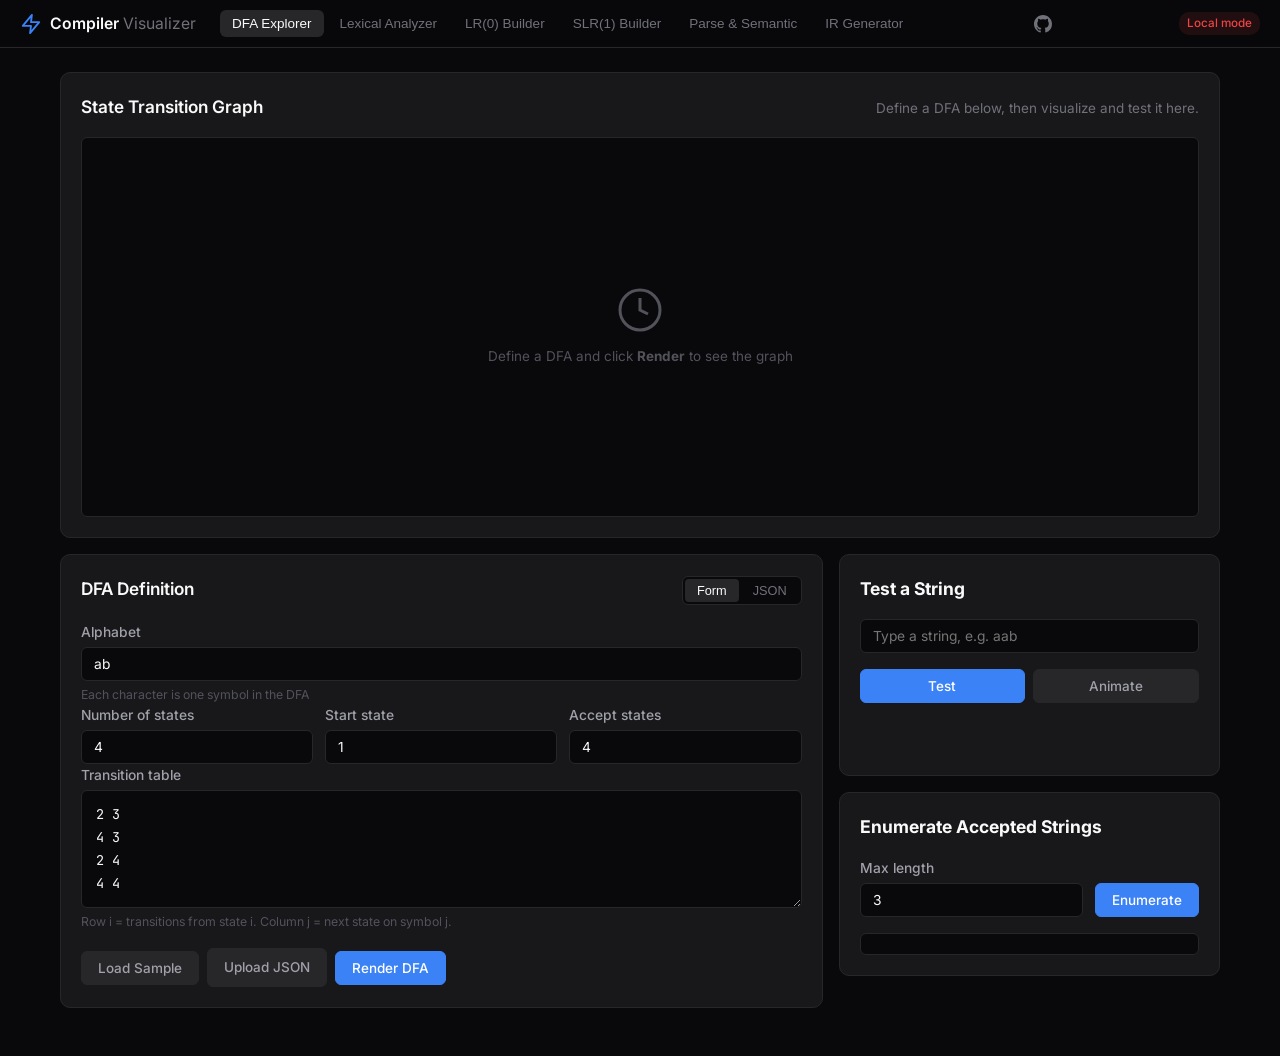
==== commit 5365c65c: "Add Lab6 quadruple intermediate code generator Adds an IR module that walks the Lab5 AST and emits f" ====
--- a/docs/index.html
+++ b/docs/index.html
@@ -7,7 +7,7 @@
   <title>XJTU Compiler Visualizer</title>
   <link rel="preconnect" href="https://fonts.googleapis.com">
   <link href="https://fonts.googleapis.com/css2?family=Inter:wght@400;500;600;700&family=JetBrains+Mono:wght@400;500;600&display=swap" rel="stylesheet">
-  <link rel="stylesheet" href="style.css?v=parse-20260521">
+  <link rel="stylesheet" href="style.css?v=ir-20260523">
 </head>
 <body>
 
@@ -24,6 +24,7 @@
         <button class="nav-tab" data-view="lr0" role="tab" aria-selected="false">LR(0) Builder</button>
         <button class="nav-tab" data-view="slr" role="tab" aria-selected="false">SLR(1) Builder</button>
         <button class="nav-tab" data-view="parse" role="tab" aria-selected="false">Parse &amp; Semantic</button>
+        <button class="nav-tab" data-view="ir" role="tab" aria-selected="false">IR Generator</button>
       </div>
     </div>
     <a href="https://github.com/AstralArtisan/XJTU-Compiler" class="nav-github" target="_blank" rel="noopener" aria-label="GitHub">
@@ -407,12 +408,69 @@
     </section>
   </main>
 
-  <script src="js/shared.js?v=parse-20260521"></script>
-  <script src="js/dfa.js?v=parse-20260521"></script>
-  <script src="js/scanner.js?v=parse-20260521"></script>
-  <script src="js/lr0.js?v=parse-20260521"></script>
-  <script src="js/slr.js?v=parse-20260521"></script>
-  <script src="js/parse_cases.js?v=parse-20260521"></script>
-  <script src="js/parse.js?v=parse-20260521"></script>
+  <!-- ═══════ IR Generator (Lab6) ═══════ -->
+  <main id="view-ir" class="view">
+    <section class="section">
+      <div class="section-header">
+        <h2>IR Generator — 四元式中间代码</h2>
+        <span id="ir-status" class="stats-badge">Idle</span>
+      </div>
+      <p class="subtitle">基于 Lab5 的 AST 与符号表生成四元式 (op, arg1, arg2, result)。控制流、函数调用、数组读写、IO 全部覆盖。</p>
+      <div class="action-bar">
+        <label for="ir-case" class="muted" style="margin:0">用例：</label>
+        <select id="ir-case" class="input" style="max-width:140px">
+          <option value="">— 选择 —</option>
+        </select>
+        <button id="btn-ir-clear" class="btn btn-secondary">清空</button>
+        <button id="btn-ir-run" class="btn btn-primary">Generate</button>
+        <button id="btn-ir-runall" class="btn btn-secondary">Generate all 33</button>
+        <span id="ir-summary" class="muted" style="margin-left:auto"></span>
+      </div>
+    </section>
+
+    <div class="ir-grid">
+      <section class="section">
+        <h3>Source Code</h3>
+        <textarea id="ir-source" class="code-input code-input-lg" spellcheck="false"
+                  placeholder="int main() {&#10;    int x;&#10;    x = 5;&#10;    return 0&#10;};&#10;main()"></textarea>
+      </section>
+      <section class="section">
+        <h3>Quadruples</h3>
+        <div id="ir-quads" class="quad-wrap">
+          <p class="muted">点击 Generate 后显示四元式。</p>
+        </div>
+      </section>
+      <section class="section">
+        <h3>Symbol Table</h3>
+        <div id="ir-symtab" class="symtab-pane">
+          <p class="muted">符号表将在生成后呈现。</p>
+        </div>
+      </section>
+    </div>
+
+    <section class="section">
+      <h3>Errors / Diagnostics</h3>
+      <div id="ir-errors" class="err-list">
+        <p class="muted">尚未运行。</p>
+      </div>
+    </section>
+
+    <section id="ir-batch" class="section hidden">
+      <div class="section-header">
+        <h3>Batch Regression — 33 Cases</h3>
+        <span id="ir-batch-stats" class="stats-badge"></span>
+      </div>
+      <div id="ir-batch-result" class="batch-grid"></div>
+    </section>
+  </main>
+
+  <script src="js/shared.js?v=ir-20260523"></script>
+  <script src="js/dfa.js?v=ir-20260523"></script>
+  <script src="js/scanner.js?v=ir-20260523"></script>
+  <script src="js/lr0.js?v=ir-20260523"></script>
+  <script src="js/slr.js?v=ir-20260523"></script>
+  <script src="js/parse_cases.js?v=ir-20260523"></script>
+  <script src="js/parse.js?v=ir-20260523"></script>
+  <script src="js/ir.js?v=ir-20260523"></script>
 </body>
 </html>
--- a/docs/style.css
+++ b/docs/style.css
@@ -559,6 +559,68 @@
 .theater-scope-head { color: var(--purple); font-weight: 600; font-size: .72rem; margin-bottom: 2px; }
 .theater-sym { color: var(--text-1); padding-left: 6px; }
 
+/* ── IR Generator (Lab6) ──────────────────────────── */
+.ir-grid {
+  display: grid;
+  grid-template-columns: 1fr 1.5fr 1fr;
+  gap: 16px;
+  margin: 16px 0;
+}
+@media (max-width: 1100px) {
+  .ir-grid { grid-template-columns: 1fr; }
+}
+
+.quad-wrap {
+  max-height: 520px;
+  overflow-y: auto;
+  font-family: 'JetBrains Mono', monospace;
+  font-size: .82rem;
+}
+.quad-table {
+  width: 100%;
+  border-collapse: collapse;
+  font-variant-numeric: tabular-nums;
+}
+.quad-table th, .quad-table td {
+  padding: 4px 8px;
+  border-bottom: 1px solid var(--bg-3);
+  text-align: left;
+}
+.quad-table thead th {
+  background: var(--bg-2);
+  color: var(--text-2);
+  font-weight: 600;
+  font-size: .72rem;
+  text-transform: uppercase;
+  letter-spacing: .04em;
+  position: sticky; top: 0;
+}
+.quad-table td.q-i      { color: var(--text-3); width: 36px; text-align: right; }
+.quad-table td.q-op     { font-weight: 600; }
+.quad-table td.q-arg    { color: var(--text-1); }
+.quad-table td.q-result { color: var(--cyan); }
+
+.quad-table tr.q-row    { transition: background .12s; }
+.quad-table tr.q-row:hover                  { background: rgba(255,255,255,.03); }
+.quad-table tr.q-target-hi                  { background: rgba(245,158,11,.18) !important; }
+.quad-table tr.q-source-hi                  { background: rgba(167,139,250,.12) !important; }
+
+/* op 类别着色 */
+.q-cat-arith  .q-op { color: var(--blue); }
+.q-cat-rel    .q-op { color: var(--green); }
+.q-cat-ctrl   .q-op { color: var(--orange); }
+.q-cat-io     .q-op { color: var(--purple); }
+.q-cat-func   .q-op { color: var(--text-2); }
+.q-cat-mem    .q-op { color: var(--cyan); }
+.q-cat-assign .q-op { color: var(--text); }
+
+/* 标签与临时变量浅色徽章 */
+.q-arg .q-temp  { color: var(--purple); }
+.q-arg .q-label { color: var(--orange); cursor: pointer; text-decoration: underline dotted; }
+.q-arg .q-lit   { color: var(--cyan); }
+
+#ir-summary { font-family: 'JetBrains Mono', monospace; font-size: .78rem; }
+
 /* ── Scrollbar ───────────────────────────────────── */
 ::-webkit-scrollbar { width: 6px; }
 ::-webkit-scrollbar-track { background: transparent; }
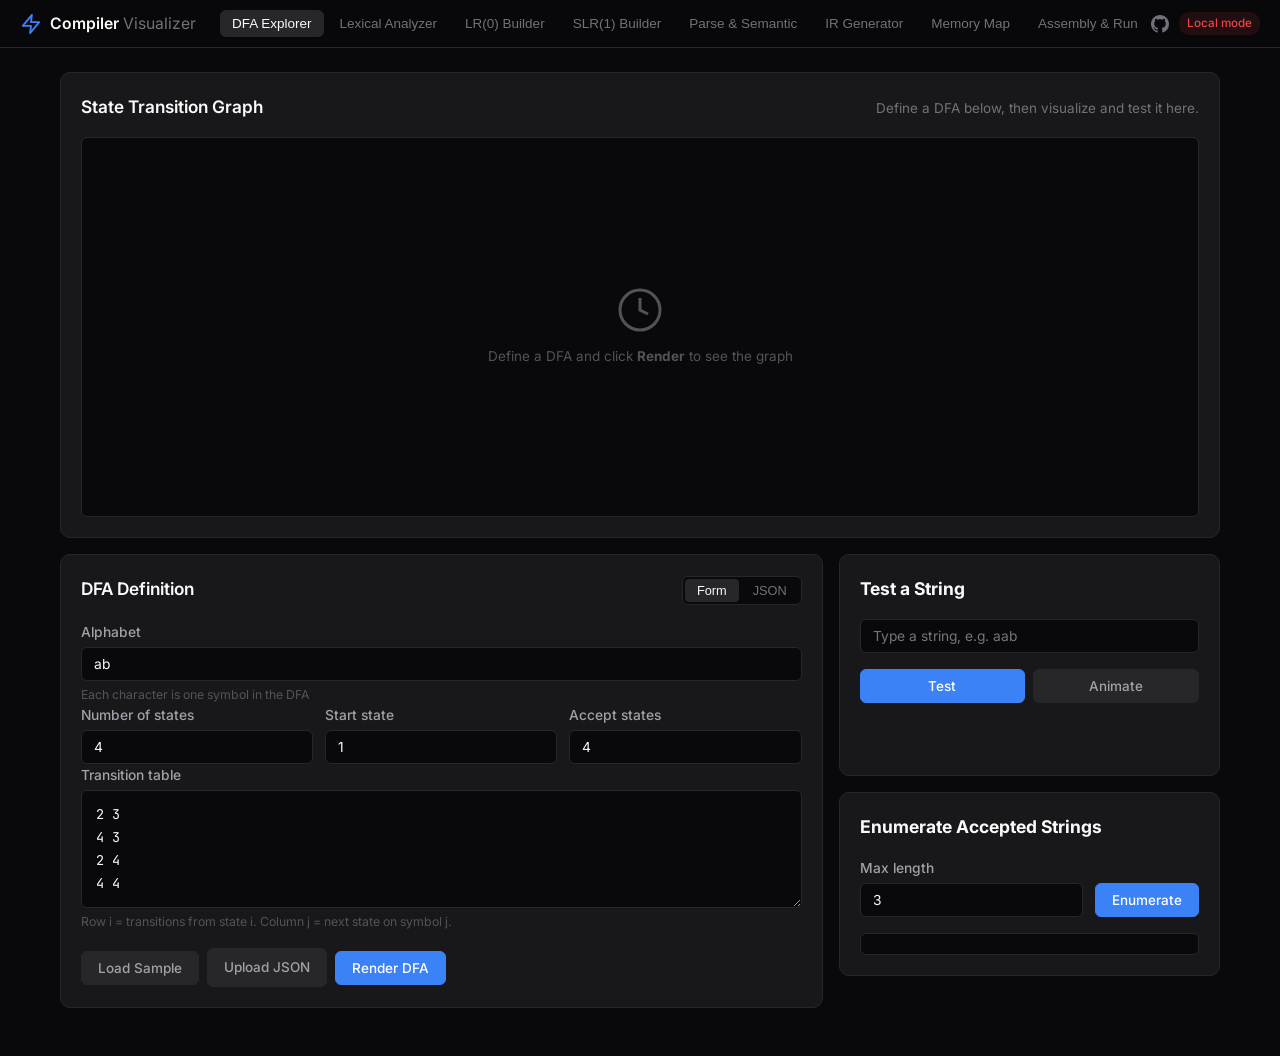
==== commit 67d51de4: "Add Lab7 memory map and Lab8 AArch64 codegen with live server execution Lab7: memmap.c walks the Qua" ====
--- a/docs/index.html
+++ b/docs/index.html
@@ -7,7 +7,7 @@
   <title>XJTU Compiler Visualizer</title>
   <link rel="preconnect" href="https://fonts.googleapis.com">
   <link href="https://fonts.googleapis.com/css2?family=Inter:wght@400;500;600;700&family=JetBrains+Mono:wght@400;500;600&display=swap" rel="stylesheet">
-  <link rel="stylesheet" href="style.css?v=ir-20260523">
+  <link rel="stylesheet" href="style.css?v=lab78-20260525">
 </head>
 <body>
 
@@ -25,6 +25,8 @@
         <button class="nav-tab" data-view="slr" role="tab" aria-selected="false">SLR(1) Builder</button>
         <button class="nav-tab" data-view="parse" role="tab" aria-selected="false">Parse &amp; Semantic</button>
         <button class="nav-tab" data-view="ir" role="tab" aria-selected="false">IR Generator</button>
+        <button class="nav-tab" data-view="memmap" role="tab" aria-selected="false">Memory Map</button>
+        <button class="nav-tab" data-view="asm" role="tab" aria-selected="false">Assembly &amp; Run</button>
       </div>
     </div>
     <a href="https://github.com/AstralArtisan/XJTU-Compiler" class="nav-github" target="_blank" rel="noopener" aria-label="GitHub">
@@ -464,13 +466,103 @@
     </section>
   </main>
 
-  <script src="js/shared.js?v=ir-20260523"></script>
-  <script src="js/dfa.js?v=ir-20260523"></script>
-  <script src="js/scanner.js?v=ir-20260523"></script>
-  <script src="js/lr0.js?v=ir-20260523"></script>
-  <script src="js/slr.js?v=ir-20260523"></script>
-  <script src="js/parse_cases.js?v=ir-20260523"></script>
-  <script src="js/parse.js?v=ir-20260523"></script>
-  <script src="js/ir.js?v=ir-20260523"></script>
+  <!-- ═══════ Memory Map (Lab7) ═══════ -->
+  <main id="view-memmap" class="view">
+    <section class="section">
+      <div class="section-header">
+        <h2>Memory Map — 内存地址映射</h2>
+        <span id="mm-status" class="stats-badge">Idle</span>
+      </div>
+      <p class="subtitle">基于四元式与符号表给每个函数分配栈帧：形参、局部变量、临时变量、全局变量各得其位。</p>
+      <div class="action-bar">
+        <label for="mm-case" class="muted" style="margin:0">用例：</label>
+        <select id="mm-case" class="input" style="max-width:140px">
+          <option value="">— 选择 —</option>
+        </select>
+        <button id="btn-mm-clear" class="btn btn-secondary">清空</button>
+        <button id="btn-mm-run" class="btn btn-primary">Compute</button>
+        <span id="mm-summary" class="muted" style="margin-left:auto"></span>
+      </div>
+    </section>
+    <div class="ir-grid">
+      <section class="section">
+        <h3>Source Code</h3>
+        <textarea id="mm-source" class="code-input code-input-lg" spellcheck="false"></textarea>
+      </section>
+      <section class="section">
+        <h3>Quadruples</h3>
+        <div id="mm-quads" class="quad-wrap"><p class="muted">点击 Compute 后显示。</p></div>
+      </section>
+      <section class="section">
+        <h3>Memory Layout</h3>
+        <div id="mm-layout" class="mm-layout"><p class="muted">栈帧表将在计算后呈现。</p></div>
+      </section>
+    </div>
+    <section class="section">
+      <h3>Errors / Diagnostics</h3>
+      <div id="mm-errors" class="err-list"><p class="muted">尚未运行。</p></div>
+    </section>
+  </main>
+
+  <!-- ═══════ Assembly & Run (Lab8) ═══════ -->
+  <main id="view-asm" class="view">
+    <section class="section">
+      <div class="section-header">
+        <h2>Assembly &amp; Run — AArch64 目标代码 + 服务器真实运行</h2>
+        <span id="asm-status" class="stats-badge">Idle</span>
+      </div>
+      <p class="subtitle">把四元式翻译为 AArch64 汇编 (GAS 语法)，通过 /api/run 在服务器上用 gcc 编译并真实运行，把 stdout 直接送回浏览器。</p>
+      <div class="action-bar">
+        <label for="asm-case" class="muted" style="margin:0">用例：</label>
+        <select id="asm-case" class="input" style="max-width:140px">
+          <option value="">— 选择 —</option>
+        </select>
+        <button id="btn-asm-clear" class="btn btn-secondary">清空</button>
+        <button id="btn-asm-gen" class="btn btn-secondary">Generate Asm</button>
+        <button id="btn-asm-run" class="btn btn-primary">Compile &amp; Run</button>
+        <label class="muted" style="margin-left:8px">stdin：</label>
+        <input id="asm-stdin" class="input" placeholder="(可选)" style="max-width:140px" />
+        <span id="asm-summary" class="muted" style="margin-left:auto"></span>
+      </div>
+    </section>
+    <div class="asm-grid">
+      <section class="section">
+        <h3>Source Code</h3>
+        <textarea id="asm-source" class="code-input code-input-lg" spellcheck="false"></textarea>
+      </section>
+      <section class="section">
+        <h3>AArch64 Assembly</h3>
+        <pre id="asm-text" class="asm-pre">点击 Generate Asm 或 Compile &amp; Run 后显示。</pre>
+      </section>
+    </div>
+    <section class="section">
+      <h3>Program Output</h3>
+      <div class="run-grid">
+        <div>
+          <div class="run-label">stdout</div>
+          <pre id="asm-stdout" class="run-pre"></pre>
+        </div>
+        <div>
+          <div class="run-label">compile stderr</div>
+          <pre id="asm-cstderr" class="run-pre"></pre>
+        </div>
+        <div>
+          <div class="run-label">exit code</div>
+          <pre id="asm-exit" class="run-pre"></pre>
+        </div>
+      </div>
+    </section>
+  </main>
+
+  <script src="js/shared.js?v=lab78-20260525"></script>
+  <script src="js/dfa.js?v=lab78-20260525"></script>
+  <script src="js/scanner.js?v=lab78-20260525"></script>
+  <script src="js/lr0.js?v=lab78-20260525"></script>
+  <script src="js/slr.js?v=lab78-20260525"></script>
+  <script src="js/parse_cases.js?v=lab78-20260525"></script>
+  <script src="js/parse.js?v=lab78-20260525"></script>
+  <script src="js/ir.js?v=lab78-20260525"></script>
+  <script src="js/memmap.js?v=lab78-20260525"></script>
+  <script src="js/asm.js?v=lab78-20260525"></script>
 </body>
 </html>
--- a/docs/style.css
+++ b/docs/style.css
@@ -621,6 +621,53 @@
 
 #ir-summary { font-family: 'JetBrains Mono', monospace; font-size: .78rem; }
 
+/* ── Memory Map (Lab7) ────────────────────────────── */
+.mm-layout { font-family: 'JetBrains Mono', monospace; font-size: .8rem; max-height: 520px; overflow-y: auto; }
+.mm-card { background: var(--bg-2); border: 1px solid var(--border); border-radius: var(--radius-sm); padding: 10px 12px; margin-bottom: 10px; }
+.mm-card .mm-head { color: var(--purple); font-weight: 600; margin-bottom: 6px; font-size: .82rem; }
+.mm-card .mm-frame { color: var(--text-2); font-size: .72rem; }
+.mm-table { width: 100%; border-collapse: collapse; font-size: .76rem; }
+.mm-table td { padding: 2px 6px; border-bottom: 1px dashed var(--bg-3); }
+.mm-table td.mm-off { color: var(--orange); font-variant-numeric: tabular-nums; text-align: right; width: 80px; }
+.mm-table td.mm-name { color: var(--cyan); }
+.mm-table td.mm-kind { color: var(--text-3); width: 60px; }
+.mm-table td.mm-size { color: var(--text-2); text-align: right; width: 56px; }
+.mm-kind-param  { color: var(--blue) !important; }
+.mm-kind-local  { color: var(--text-1) !important; }
+.mm-kind-temp   { color: var(--purple) !important; }
+.mm-kind-global { color: var(--green) !important; }
+
+/* ── Assembly & Run (Lab8) ────────────────────────── */
+.asm-grid { display: grid; grid-template-columns: 1fr 1.4fr; gap: 16px; margin: 16px 0; }
+@media (max-width: 1100px) { .asm-grid { grid-template-columns: 1fr; } }
+.asm-pre {
+  background: var(--bg-2); border: 1px solid var(--border); border-radius: var(--radius-sm);
+  padding: 10px 12px; font-family: 'JetBrains Mono', monospace; font-size: .78rem;
+  line-height: 1.45; max-height: 640px; overflow: auto; white-space: pre;
+  color: var(--text-1);
+}
+.asm-pre .a-comment { color: var(--text-3); font-style: italic; }
+.asm-pre .a-label   { color: var(--purple); font-weight: 600; }
+.asm-pre .a-mnem    { color: var(--blue); }
+.asm-pre .a-mnem-ctrl { color: var(--orange); }
+.asm-pre .a-mnem-mem  { color: var(--text-2); }
+.asm-pre .a-reg     { color: var(--cyan); }
+.asm-pre .a-imm     { color: var(--green); }
+.asm-pre .a-direct  { color: var(--text-3); }
+
+.run-grid { display: grid; grid-template-columns: 2fr 1fr 60px; gap: 14px; }
+@media (max-width: 800px) { .run-grid { grid-template-columns: 1fr; } }
+.run-label { color: var(--text-2); font-size: .72rem; text-transform: uppercase; letter-spacing: .04em; margin-bottom: 4px; }
+.run-pre {
+  background: var(--bg-2); border: 1px solid var(--border); border-radius: var(--radius-sm);
+  padding: 8px 10px; font-family: 'JetBrains Mono', monospace; font-size: .8rem;
+  min-height: 64px; max-height: 240px; overflow: auto; white-space: pre-wrap;
+  color: var(--text-1);
+}
+#asm-stdout { color: var(--green); }
+#asm-cstderr { color: var(--red); }
+#asm-exit { color: var(--orange); text-align: center; font-weight: 600; }
+
 /* ── Scrollbar ───────────────────────────────────── */
 ::-webkit-scrollbar { width: 6px; }
 ::-webkit-scrollbar-track { background: transparent; }
